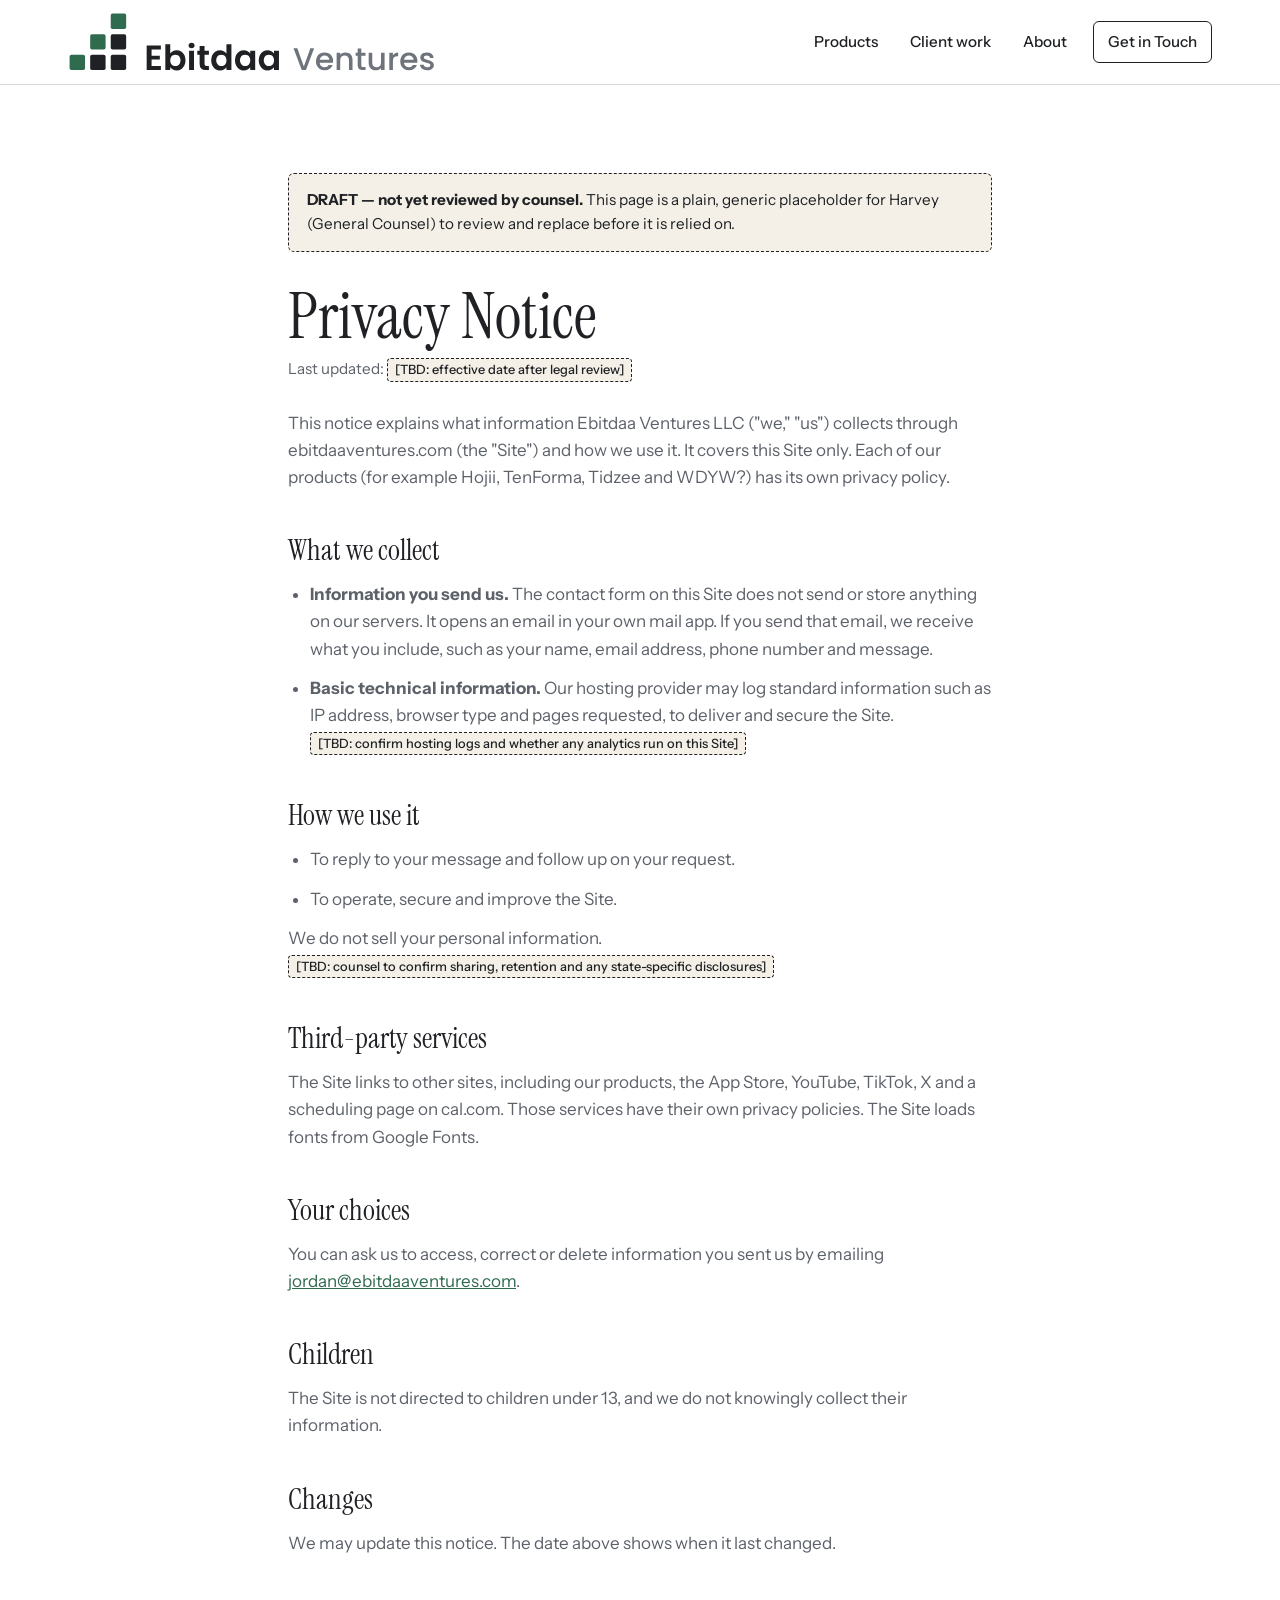
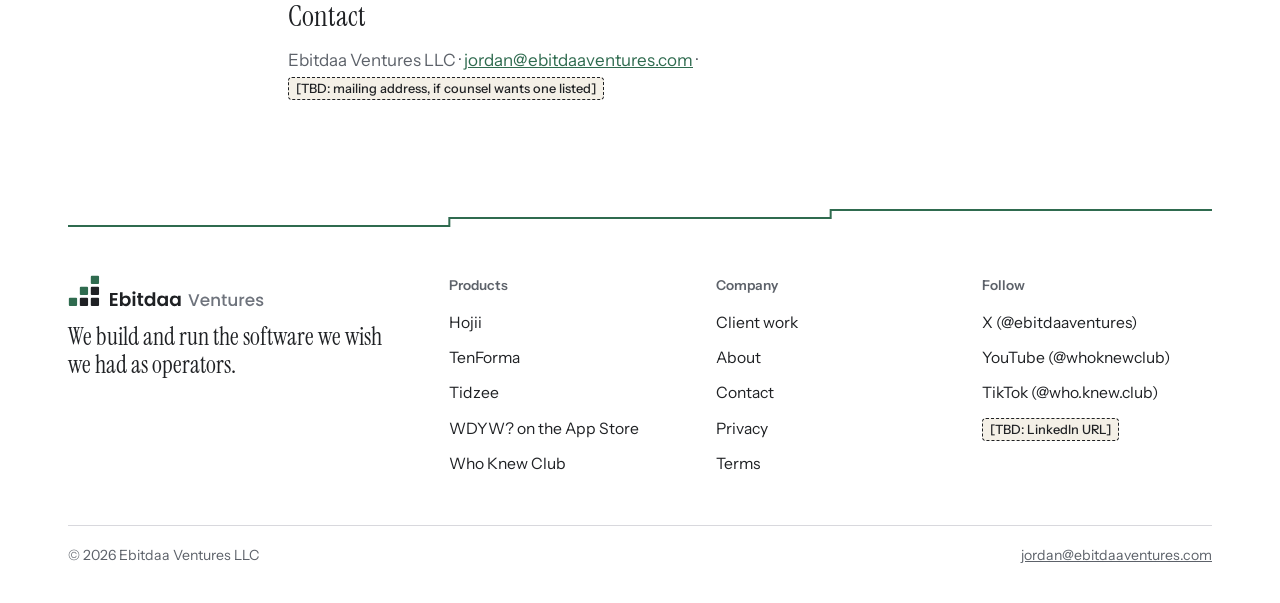
==== privacy/index.html @ 5d71b3e3 "Preview: Rhea's homepage content + design fixes (draft, do not merge) - Hero rewrite, single CTA, st" ====
<!DOCTYPE html>
<html lang="en">
<head>
  <meta charset="UTF-8">
  <meta name="viewport" content="width=device-width, initial-scale=1.0">
  <title>Privacy Notice (Draft) — Ebitdaa Ventures</title>
  <meta name="description" content="Privacy Notice for ebitdaaventures.com. Draft pending legal review.">
  <meta name="robots" content="noindex">
  <link rel="canonical" href="https://ebitdaaventures.com/privacy/">
  <link rel="icon" href="/favicon.ico?v=20261111" sizes="any">
  <link rel="icon" type="image/png" sizes="32x32" href="/favicon-32.png?v=20261111">
  <link rel="icon" type="image/png" sizes="16x16" href="/favicon-16.png?v=20261111">
  <link rel="icon" type="image/png" sizes="192x192" href="/favicon-192.png?v=20261111">
  <link rel="apple-touch-icon" sizes="180x180" href="/apple-touch-icon.png?v=20261111">
  <meta name="theme-color" content="#ffffff">
  <link rel="preconnect" href="https://fonts.googleapis.com">
  <link rel="preconnect" href="https://fonts.gstatic.com" crossorigin>
  <link href="https://fonts.googleapis.com/css2?family=Instrument+Sans:wght@400;500;600&family=Instrument+Serif:ital@0;1&display=swap" rel="stylesheet">
  <link rel="stylesheet" href="/assets/css/main.css?v=20261114b">
</head>
<body>
  <a class="skip-link" href="#main">Skip to main content</a>
  <header class="site-nav" id="navbar">
    <div class="container">
      <a href="/" class="logo" aria-label="Ebitdaa Ventures home"><img src="/brand/ebitdaa_lockup.svg?v=20261111" alt="Ebitdaa Ventures" width="369" height="60"></a>
      <nav class="nav-links" id="navLinks" aria-label="Main">
        <a href="/#products">Products</a>
        <a href="/work/">Client work</a>
        <a href="/#about">About</a>
        <a href="/#contact" class="nav-cta">Get in Touch</a>
      </nav>
      <button class="mobile-toggle" id="mobileToggle" aria-label="Open menu" aria-controls="navLinks" aria-expanded="false">
        <svg width="24" height="24" fill="none" stroke="currentColor" stroke-width="2" stroke-linecap="round" aria-hidden="true"><line x1="3" y1="6" x2="21" y2="6"/><line x1="3" y1="12" x2="21" y2="12"/><line x1="3" y1="18" x2="21" y2="18"/></svg>
      </button>
    </div>
  </header>
  <main id="main" class="legal">
    <div class="container">
      <div class="draft-banner"><strong>DRAFT — not yet reviewed by counsel.</strong> This page is a plain, generic placeholder for Harvey (General Counsel) to review and replace before it is relied on.</div>
      <h1>Privacy Notice</h1>
      <p class="updated">Last updated: <span class="tbd">[TBD: effective date after legal review]</span></p>
      <p>This notice explains what information Ebitdaa Ventures LLC ("we," "us") collects through ebitdaaventures.com (the "Site") and how we use it. It covers this Site only. Each of our products (for example Hojii, TenForma, Tidzee and WDYW?) has its own privacy policy.</p>
      <h2>What we collect</h2>
      <ul>
        <li><strong>Information you send us.</strong> The contact form on this Site does not send or store anything on our servers. It opens an email in your own mail app. If you send that email, we receive what you include, such as your name, email address, phone number and message.</li>
        <li><strong>Basic technical information.</strong> Our hosting provider may log standard information such as IP address, browser type and pages requested, to deliver and secure the Site. <span class="tbd">[TBD: confirm hosting logs and whether any analytics run on this Site]</span></li>
      </ul>
      <h2>How we use it</h2>
      <ul>
        <li>To reply to your message and follow up on your request.</li>
        <li>To operate, secure and improve the Site.</li>
      </ul>
      <p>We do not sell your personal information. <span class="tbd">[TBD: counsel to confirm sharing, retention and any state-specific disclosures]</span></p>
      <h2>Third-party services</h2>
      <p>The Site links to other sites, including our products, the App Store, YouTube, TikTok, X and a scheduling page on cal.com. Those services have their own privacy policies. The Site loads fonts from Google Fonts.</p>
      <h2>Your choices</h2>
      <p>You can ask us to access, correct or delete information you sent us by emailing <a href="mailto:jordan@ebitdaaventures.com">jordan@ebitdaaventures.com</a>.</p>
      <h2>Children</h2>
      <p>The Site is not directed to children under 13, and we do not knowingly collect their information.</p>
      <h2>Changes</h2>
      <p>We may update this notice. The date above shows when it last changed.</p>
      <h2>Contact</h2>
      <p>Ebitdaa Ventures LLC · <a href="mailto:jordan@ebitdaaventures.com">jordan@ebitdaaventures.com</a> · <span class="tbd">[TBD: mailing address, if counsel wants one listed]</span></p>
    </div>
  </main>
  <footer class="site-footer">
    <div class="container">
      <svg class="step-rule" viewBox="0 0 1200 18" preserveAspectRatio="none" aria-hidden="true"><path d="M0 17 H400 V9 H800 V1 H1200" fill="none" stroke="currentColor" stroke-width="2" vector-effect="non-scaling-stroke"/></svg>
      <div class="footer-grid">
        <div class="footer-about">
          <a href="/" class="footer-brand" aria-label="Ebitdaa Ventures home"><img src="/brand/ebitdaa_lockup.svg?v=20261111" alt="Ebitdaa Ventures" width="197" height="32" loading="lazy"></a>
          <p class="footer-tagline">We build and run the software we wish we had as operators.</p>
        </div>
        <div class="footer-col">
          <h4>Products</h4>
          <ul>
            <li><a href="https://hojii.xyz" target="_blank" rel="noopener">Hojii</a></li>
            <li><a href="https://tenforma.com" target="_blank" rel="noopener">TenForma</a></li>
            <li><a href="https://tidzee.com" target="_blank" rel="noopener">Tidzee</a></li>
            <li><a href="https://apps.apple.com/us/app/wdyw/id6761072597" target="_blank" rel="noopener">WDYW? on the App Store</a></li>
            <li><a href="https://www.youtube.com/@whoknewclub" target="_blank" rel="noopener">Who Knew Club</a></li>
          </ul>
        </div>
        <div class="footer-col">
          <h4>Company</h4>
          <ul>
            <li><a href="/work/">Client work</a></li>
            <li><a href="/#about">About</a></li>
            <li><a href="/#contact">Contact</a></li>
            <li><a href="/privacy/">Privacy</a></li>
            <li><a href="/terms/">Terms</a></li>
          </ul>
        </div>
        <div class="footer-col">
          <h4>Follow</h4>
          <ul>
            <li><a href="https://x.com/ebitdaaventures" target="_blank" rel="noopener me">X (@ebitdaaventures)</a></li>
            <li><a href="https://www.youtube.com/@whoknewclub" target="_blank" rel="noopener">YouTube (@whoknewclub)</a></li>
            <li><a href="https://www.tiktok.com/@who.knew.club" target="_blank" rel="noopener">TikTok (@who.knew.club)</a></li>
            <li><span class="tbd">[TBD: LinkedIn URL]</span></li>
          </ul>
        </div>
      </div>
      <div class="footer-bottom">
        <span>&copy; 2026 Ebitdaa Ventures LLC</span>
        <a href="mailto:jordan@ebitdaaventures.com">jordan@ebitdaaventures.com</a>
      </div>
    </div>
  </footer>
  <script>
    (function () {
      var t = document.getElementById('mobileToggle'), l = document.getElementById('navLinks');
      if (!t || !l) return;
      t.addEventListener('click', function () {
        var open = l.classList.toggle('open');
        t.setAttribute('aria-expanded', open ? 'true' : 'false');
      });
      l.addEventListener('click', function (e) { if (e.target.tagName === 'A') { l.classList.remove('open'); t.setAttribute('aria-expanded', 'false'); } });
    })();
  </script>
</body>
</html>
---- assets/css/main.css ----
/* Ebitdaa Ventures — shared styles (home, /work/, /privacy/, /terms/).
   Design direction: Rhea's Nov 14 design review. Calm, editorial, staircase motif.
   Restyle by editing tokens in :root first.
   Fonts: Instrument Serif 400 (display) + Instrument Sans 400/500/600 (UI/body). */

*, *::before, *::after { margin: 0; padding: 0; box-sizing: border-box; }

:root {
  /* Brand palette (locked Nov 11, 2026) */
  --charcoal: #1F2124;
  --green: #2F6B4F;
  --green-dark: #24543E;
  --pewter: #6E737C;
  --white: #ffffff;
  --cream: #F4F0E7;

  /* Product accents — each product keeps its own color, used only as a thin
     rule + marker inside that product's module (sampled from each live site). */
  --c-hojii: #5A1E8C;
  --c-tenforma: #9A4A2A;
  --c-tidzee: #0A9E77;
  --c-wdyw: #E0613F;
  --c-whoknew: #18908A;
  --c-tic: var(--pewter);

  /* Roles */
  --bg: var(--white);
  --text: var(--charcoal);
  --text-muted: #5d626a;   /* pewter, a touch darker for body-text contrast */
  --accent: var(--green);
  --line: #d8d8dd;
  --line-soft: #e6e3dc;

  --radius: 6px;
  --nav-h: 84px;
  --serif: 'Instrument Serif', Georgia, 'Times New Roman', serif;
  --sans: 'Instrument Sans', -apple-system, BlinkMacSystemFont, 'Segoe UI', sans-serif;
  --container: 1200px;
}

html { scroll-padding-top: calc(var(--nav-h) + 8px); }
body {
  font-family: var(--sans); font-weight: 400; font-size: 17px; line-height: 1.6;
  background: var(--bg); color: var(--text); -webkit-font-smoothing: antialiased; overflow-x: hidden;
}
img { max-width: 100%; display: block; }
a { color: inherit; }
:focus-visible { outline: 3px solid var(--accent); outline-offset: 3px; }

.container { max-width: var(--container); margin: 0 auto; padding: 0 28px; }

/* ── Skip link ── */
.skip-link {
  position: absolute; left: 16px; top: -100px; z-index: 1000;
  background: var(--charcoal); color: var(--white); padding: 10px 16px;
  border-radius: var(--radius); font-weight: 600; text-decoration: none;
}
.skip-link:focus { top: 12px; }

/* ── Placeholder flag (anything still to confirm) ── */
.tbd {
  display: inline-block; font: 500 0.8rem/1.5 var(--sans); letter-spacing: 0;
  background: var(--cream); color: var(--charcoal);
  border: 1.5px dashed var(--charcoal); border-radius: 4px; padding: 1px 7px; vertical-align: middle;
}
.draft-banner {
  background: var(--cream); border: 1.5px dashed var(--charcoal);
  border-radius: var(--radius); padding: 14px 18px; margin-bottom: 32px; font-size: 0.95rem;
}

/* ── Staircase motif ── */
/* Small 3-step marker used in place of eyebrow labels and as list bullets. */
.stair {
  display: inline-block; width: 30px; height: 30px; flex: none;
  background:
    linear-gradient(var(--green), var(--green)) 0 100% / 8px 8px no-repeat,
    linear-gradient(var(--green), var(--green)) 11px 11px / 8px 8px no-repeat,
    linear-gradient(var(--charcoal), var(--charcoal)) 11px 100% / 8px 8px no-repeat,
    linear-gradient(var(--green), var(--green)) 100% 0 / 8px 8px no-repeat,
    linear-gradient(var(--charcoal), var(--charcoal)) 100% 11px / 8px 8px no-repeat,
    linear-gradient(var(--charcoal), var(--charcoal)) 100% 100% / 8px 8px no-repeat;
}
/* Stepped rule: a line that rises in three steps. */
.step-rule { display: block; width: 100%; height: 18px; color: var(--green); }

/* ── Nav: solid, no blur, no glow ── */
.site-nav { position: sticky; top: 0; z-index: 100; background: var(--white); border-bottom: 1px solid var(--line); }
.site-nav .container { display: flex; align-items: center; justify-content: space-between; height: var(--nav-h); }
.logo { display: flex; align-items: center; min-width: 0; text-decoration: none; }
.logo img { height: 60px; width: auto; max-width: min(400px, 70vw); }
.nav-links { display: flex; gap: 4px; align-items: center; }
.nav-links a { color: var(--text); text-decoration: none; font-size: 0.95rem; font-weight: 500; padding: 8px 14px; border-radius: var(--radius); }
.nav-links a:hover { text-decoration: underline; text-underline-offset: 4px; }
.nav-links a[aria-current="page"] { text-decoration: underline; text-decoration-color: var(--green); text-decoration-thickness: 2px; text-underline-offset: 6px; }
.nav-links .nav-cta { border: 1px solid var(--charcoal); margin-left: 8px; }
.nav-links .nav-cta:hover { background: var(--charcoal); color: var(--white); text-decoration: none; }
.mobile-toggle { display: none; background: none; border: 0; color: var(--text); cursor: pointer; padding: 8px; }
.mobile-toggle svg { display: block; }

/* ── Buttons: 6px, flat ── */
.btn {
  display: inline-flex; align-items: center; gap: 8px; padding: 14px 24px;
  border-radius: var(--radius); border: 1px solid transparent;
  font: 600 1rem/1.2 var(--sans); text-decoration: none; cursor: pointer;
}
.btn--primary { background: var(--green); color: var(--white); }
.btn--primary:hover { background: var(--green-dark); }
.btn--ghost { background: transparent; color: var(--text); border-color: var(--charcoal); }
.btn--ghost:hover { background: var(--charcoal); color: var(--white); }
.text-link { color: var(--text); font-weight: 600; text-decoration: underline; text-decoration-color: var(--green); text-decoration-thickness: 2px; text-underline-offset: 5px; }
.text-link:hover { color: var(--green); }

/* ── Type ── */
.display { font-family: var(--serif); font-weight: 400; letter-spacing: -0.01em; line-height: 1.02; }
.section { padding: 112px 0; }
.section--cream { background: var(--cream); }
.section-head { display: flex; flex-direction: column; align-items: flex-start; gap: 16px; margin-bottom: 18px; }
.section-title { font-family: var(--serif); font-weight: 400; font-size: clamp(2.4rem, 5vw, 4rem); line-height: 1.02; letter-spacing: -0.01em; }
.section-desc { font-size: 1.12rem; color: var(--text-muted); max-width: 640px; margin-bottom: 56px; }

/* ── Hero: left-aligned split, staircase art on a cream floor ── */
.hero { position: relative; padding: 72px 0 0; background: linear-gradient(to bottom, var(--white) 0, var(--white) 78%, var(--cream) 78%, var(--cream) 100%); }
.hero-grid {
  display: grid; grid-template-columns: 1.05fr 1fr; gap: 56px; align-items: end;
  grid-template-areas: "copy art" "cta art";
}
.hero-copy { grid-area: copy; align-self: center; padding-bottom: 8px; }
.hero h1 { font-family: var(--serif); font-weight: 400; font-size: clamp(2.9rem, 6.2vw, 5.4rem); line-height: 1; letter-spacing: -0.015em; margin-bottom: 26px; }
.hero h1 em { font-style: italic; color: var(--green); }
.hero-sub { font-size: 1.15rem; color: var(--text-muted); max-width: 540px; }
.hero-cta { grid-area: cta; align-self: start; padding-bottom: 96px; display: flex; flex-wrap: wrap; align-items: center; gap: 22px; }
.hero-cta .aside { font-size: 0.95rem; color: var(--text-muted); }
.hero-art { grid-area: art; padding-bottom: 56px; }

/* The staircase: same 3×3 geometry as the Ebitdaa mark. Green cells hold product shots. */
.staircase {
  display: grid; grid-template-columns: repeat(3, 1fr); grid-template-rows: repeat(3, 1fr);
  gap: 4.2%; aspect-ratio: 1 / 1; width: 100%; max-width: 540px; margin-left: auto; list-style: none;
}
.staircase li { border-radius: 11%; position: relative; overflow: hidden; }
.staircase .g { background: var(--green); padding: 7px; }
.staircase .c { background: var(--charcoal); color: var(--white); display: flex; align-items: flex-end; padding: 14px; }
.staircase .g img { width: 100%; height: 100%; object-fit: cover; object-position: top left; border-radius: 8%; }
.staircase .g span {
  position: absolute; left: 14px; bottom: 14px; background: var(--white); color: var(--charcoal);
  font-size: 0.75rem; font-weight: 600; padding: 3px 8px; border-radius: 4px;
}
.staircase .c strong { display: block; font-family: var(--serif); font-weight: 400; font-size: clamp(1.6rem, 3vw, 2.4rem); line-height: 1; }
.staircase .c small { display: block; font-size: 0.78rem; color: #d9dadc; line-height: 1.3; margin-top: 4px; }
.s-1 { grid-area: 3 / 1; } .s-2 { grid-area: 2 / 2; } .s-3 { grid-area: 1 / 3; }
.s-4 { grid-area: 3 / 2; } .s-5 { grid-area: 2 / 3; } .s-6 { grid-area: 3 / 3; }

/* ── Products: screenshot-led, mixed sizes ── */
.feature {
  display: grid; grid-template-columns: 1.5fr 1fr; gap: 48px; align-items: center;
  padding-bottom: 56px; margin-bottom: 56px; border-bottom: 1px solid var(--line);
}
.product-row { display: grid; grid-template-columns: repeat(2, 1fr); gap: 40px 32px; }
.product-row + .product-row { margin-top: 56px; }
.product { --pc: var(--green); display: flex; flex-direction: column; }
.feature.product, .split.product { display: grid; }
.product-shot {
  display: block; aspect-ratio: 16 / 10; overflow: hidden; border-radius: var(--radius);
  border: 1px solid var(--line); border-top: 4px solid var(--pc); background: var(--charcoal);
}
.product-shot img { width: 100%; height: 100%; object-fit: cover; object-position: top; }
.product-shot--empty {
  display: flex; align-items: center; justify-content: center; text-align: center; padding: 24px;
  background: var(--cream); color: var(--text-muted); font-size: 0.95rem;
}
.product-body { padding-top: 22px; }
.product-meta { display: flex; align-items: center; gap: 12px; margin-bottom: 8px; font-size: 0.85rem; color: var(--text-muted); }
.product-meta img { width: 28px; height: 28px; border-radius: 6px; border: 1px solid var(--line); background: var(--white); object-fit: contain; }
.product-meta .mark { width: 28px; height: 28px; border-radius: 6px; background: var(--pc); color: var(--white); display: inline-flex; align-items: center; justify-content: center; font-weight: 600; font-size: 0.8rem; }
.status::before { content: ''; display: inline-block; width: 8px; height: 8px; background: var(--pc); margin-right: 7px; border-radius: 2px; }
.product h3 { font-family: var(--serif); font-weight: 400; font-size: 2.2rem; line-height: 1.05; margin-bottom: 8px; }
.feature .product h3, .feature h3 { font-size: 3rem; }
.product p { color: var(--text-muted); margin-bottom: 16px; max-width: 560px; }
.product-actions { display: flex; flex-wrap: wrap; gap: 20px; }
.p-hojii { --pc: var(--c-hojii); } .p-tenforma { --pc: var(--c-tenforma); } .p-tidzee { --pc: var(--c-tidzee); }
.p-wdyw { --pc: var(--c-wdyw); } .p-whoknew { --pc: var(--c-whoknew); } .p-tic { --pc: var(--c-tic); }

/* ── Media split (cream band) ── */
.split { display: grid; grid-template-columns: 1fr 1.25fr; gap: 64px; align-items: start; }
.split--center { align-items: center; }
.split--rev { grid-template-columns: 1.25fr 1fr; }

/* ── Stats: plain fixed numbers ── */
.stats-grid { display: grid; grid-template-columns: repeat(3, 1fr); gap: 32px; list-style: none; border-top: 1px solid var(--charcoal); }
.stats-grid li { padding-top: 22px; }
.stat-num { font-family: var(--serif); font-weight: 400; font-size: clamp(3rem, 7vw, 5.5rem); line-height: 1; color: var(--charcoal); }
.stat-label { font-size: 0.98rem; color: var(--text-muted); margin-top: 8px; }

/* ── Websites band ── */
.stair-list { list-style: none; display: grid; gap: 12px; margin: 26px 0 32px; }
.stair-list li { display: flex; gap: 14px; align-items: center; }
.stair-list .stair { transform: scale(0.6); transform-origin: left center; width: 30px; margin-right: -12px; }
.btn-row { display: flex; flex-wrap: wrap; gap: 12px; align-items: center; }
.mosaic { display: grid; grid-template-columns: 1.4fr 1fr; grid-template-rows: 1fr 1fr; gap: 14px; }
.mosaic a { display: block; overflow: hidden; border-radius: var(--radius); border: 1px solid var(--line); }
.mosaic a:first-child { grid-row: 1 / 3; }
.mosaic img { width: 100%; height: 100%; object-fit: cover; object-position: top left; }

/* ── About / founder ── */
.about-copy p { color: var(--text-muted); font-size: 1.05rem; margin-bottom: 18px; max-width: 560px; }
.founder { display: grid; grid-template-columns: 220px 1fr; gap: 28px; align-items: start; }
.founder-photo {
  aspect-ratio: 4 / 5; border-radius: var(--radius); background: var(--white);
  border: 1.5px dashed var(--charcoal); display: flex; align-items: center; justify-content: center;
  text-align: center; padding: 16px; font-size: 0.85rem; color: var(--charcoal);
}
.founder-name { font-family: var(--serif); font-size: 2.4rem; line-height: 1.05; }
.founder-role { color: var(--green); font-weight: 600; margin-bottom: 14px; }
.founder p { color: var(--text-muted); margin-bottom: 14px; }
.founder-links { display: flex; flex-wrap: wrap; gap: 10px 22px; align-items: center; }

/* ── Contact ── */
.contact-direct a { font-family: var(--serif); font-size: clamp(1.6rem, 3vw, 2.2rem); color: var(--green); text-decoration: none; word-break: break-word; }
.contact-direct a:hover { text-decoration: underline; }
.contact-copy p { color: var(--text-muted); margin-bottom: 14px; }
.contact-form { display: flex; flex-direction: column; gap: 18px; background: var(--white); border: 1px solid var(--line); border-radius: var(--radius); padding: 32px; }
.form-row { display: grid; grid-template-columns: 1fr 1fr; gap: 18px; }
.form-field { display: flex; flex-direction: column; gap: 6px; }
.form-field label { font-size: 0.88rem; font-weight: 600; }
.form-field input, .form-field textarea, .form-field select {
  background: var(--white); border: 1px solid #b9bcc2; border-radius: var(--radius);
  padding: 12px 14px; font: 400 1rem var(--sans); color: var(--text); width: 100%;
}
.form-field input:focus, .form-field textarea:focus, .form-field select:focus { outline: 2px solid var(--green); outline-offset: 0; border-color: var(--green); }
.form-field textarea { min-height: 130px; resize: vertical; }
.form-submit { align-self: flex-start; }
.form-note { font-size: 0.88rem; color: var(--text-muted); }
.form-note a { color: var(--green); font-weight: 600; }

/* ── Modal (no blur, brand colors only) ── */
.modal-overlay { position: fixed; inset: 0; z-index: 1000; background: rgba(31,33,36,.55); display: flex; align-items: center; justify-content: center; padding: 20px; }
.modal-overlay[hidden] { display: none; }
.modal-card { background: var(--white); border-radius: var(--radius); padding: 36px 30px; max-width: 460px; width: 100%; border-top: 4px solid var(--green); }
.modal-card h3 { font-family: var(--serif); font-weight: 400; font-size: 2rem; margin-bottom: 10px; }
.modal-card p { color: var(--text-muted); margin-bottom: 22px; }
.modal-card p a { color: var(--green); font-weight: 600; }

/* ── Footer: typographic ── */
.site-footer { background: var(--white); padding: 0 0 36px; }
.site-footer .step-rule { margin-bottom: 48px; }
.footer-grid { display: grid; grid-template-columns: 1.5fr repeat(3, 1fr); gap: 36px; }
.footer-brand { display: inline-flex; margin-bottom: 16px; }
.footer-brand img { height: 32px; width: auto; }
.footer-tagline { font-family: var(--serif); font-size: 1.5rem; line-height: 1.15; max-width: 320px; }
.footer-col h4 { font-size: 0.85rem; font-weight: 600; color: var(--text-muted); margin-bottom: 12px; }
.footer-col ul { list-style: none; display: grid; gap: 8px; }
.footer-col a { text-decoration: none; font-size: 0.98rem; }
.footer-col a:hover { color: var(--green); text-decoration: underline; text-underline-offset: 4px; }
.footer-bottom { margin-top: 48px; padding-top: 18px; border-top: 1px solid var(--line); font-size: 0.88rem; color: var(--text-muted); display: flex; justify-content: space-between; gap: 16px; flex-wrap: wrap; }
.footer-bottom a { color: inherit; }

/* ── Legal pages ── */
.legal { padding: 88px 0 96px; }
.legal .container { max-width: 760px; }
.legal h1 { font-family: var(--serif); font-weight: 400; font-size: clamp(2.6rem, 6vw, 4rem); line-height: 1.02; margin-bottom: 8px; }
.legal .updated { color: var(--text-muted); font-size: 0.95rem; margin-bottom: 28px; }
.legal h2 { font-family: var(--serif); font-weight: 400; font-size: 1.8rem; margin: 36px 0 8px; }
.legal p, .legal li { color: var(--text-muted); margin-bottom: 12px; }
.legal ul { padding-left: 22px; }
.legal a { color: var(--green); }

/* ── Work page ── */
.work-hero { padding: 80px 0 56px; }
.work-hero h1 { font-family: var(--serif); font-weight: 400; font-size: clamp(3.2rem, 9vw, 7rem); line-height: .95; }
.work-hero h1 em { font-style: italic; color: var(--green); }
.work-intro { display: grid; grid-template-columns: 1fr auto; gap: 32px; margin-top: 36px; padding-top: 22px; border-top: 1px solid var(--charcoal); align-items: start; }
.work-intro p { font-size: 1.15rem; color: var(--text-muted); max-width: 560px; }
.work-count { font-size: 0.95rem; color: var(--text-muted); }
.work-list { display: grid; gap: 80px; padding-bottom: 112px; }
.work-item:nth-child(odd) .work-shot { border-top-color: var(--green); }
.work-shot { display: block; overflow: hidden; border-radius: var(--radius); border: 1px solid var(--line); border-top: 4px solid var(--charcoal); }
.work-shot img { width: 100%; height: auto; aspect-ratio: 16/10; object-fit: cover; object-position: top; }
.work-meta { display: flex; justify-content: space-between; align-items: baseline; gap: 16px; padding-top: 18px; }
.work-meta h2 { font-family: var(--serif); font-weight: 400; font-size: clamp(2rem, 4vw, 3rem); line-height: 1.05; }
.work-num { font-family: var(--sans); font-size: 0.95rem; color: var(--green); margin-right: 14px; vertical-align: middle; }

/* ── Responsive ── */
@media (max-width: 960px) {
  .hero-grid { grid-template-columns: 1fr; grid-template-areas: "copy" "art" "cta"; gap: 32px; }
  .hero { background: linear-gradient(to bottom, var(--white) 0, var(--white) 60%, var(--cream) 60%); padding-top: 48px; }
  .hero-art { padding-bottom: 0; }
  .staircase { margin: 0 auto; max-width: 460px; }
  .hero-cta { padding-bottom: 64px; }
  .feature, .split, .split--rev, .product-row { grid-template-columns: 1fr; gap: 32px; }
  .split--rev > :first-child { order: 2; }
  .founder { grid-template-columns: 160px 1fr; }
  .footer-grid { grid-template-columns: 1fr 1fr; }
  .footer-about { grid-column: 1 / -1; }
  .section { padding: 80px 0; }
}
@media (max-width: 720px) { .logo img { height: 48px; } }
@media (max-width: 640px) {
  :root { --nav-h: 64px; }
  body { font-size: 16px; }
  .container { padding: 0 20px; }
  .logo img { height: 42px; }
  .nav-links { display: none; }
  .nav-links.open {
    display: flex; position: absolute; top: var(--nav-h); left: 0; right: 0; flex-direction: column; align-items: stretch;
    padding: 12px 20px 18px; background: var(--white); border-bottom: 1px solid var(--line);
  }
  .nav-links.open .nav-cta { margin-left: 0; text-align: center; }
  .mobile-toggle { display: block; }
  .staircase .c { padding: 9px; }
  .staircase .c small { font-size: 0.66rem; }
  .staircase .g { padding: 5px; }
  .staircase .g span { left: 9px; bottom: 9px; font-size: 0.66rem; }
  .stats-grid { grid-template-columns: 1fr; gap: 0; }
  .stats-grid li { padding: 18px 0; border-bottom: 1px solid var(--line); }
  .form-row { grid-template-columns: 1fr; }
  .contact-form { padding: 22px; }
  .founder { grid-template-columns: 1fr; }
  .founder-photo { max-width: 200px; }
  .mosaic { grid-template-columns: 1fr 1fr; grid-template-rows: auto auto; }
  .mosaic a:first-child { grid-column: 1 / -1; grid-row: auto; }
  .work-intro { grid-template-columns: 1fr; }
  .work-meta { flex-direction: column; gap: 6px; }
  .work-list { gap: 56px; }
}

/* ── Motion: the page is static by design; this guards anything added later. ── */
@media (prefers-reduced-motion: reduce) {
  html { scroll-behavior: auto; }
  *, *::before, *::after { animation: none !important; transition: none !important; }
}
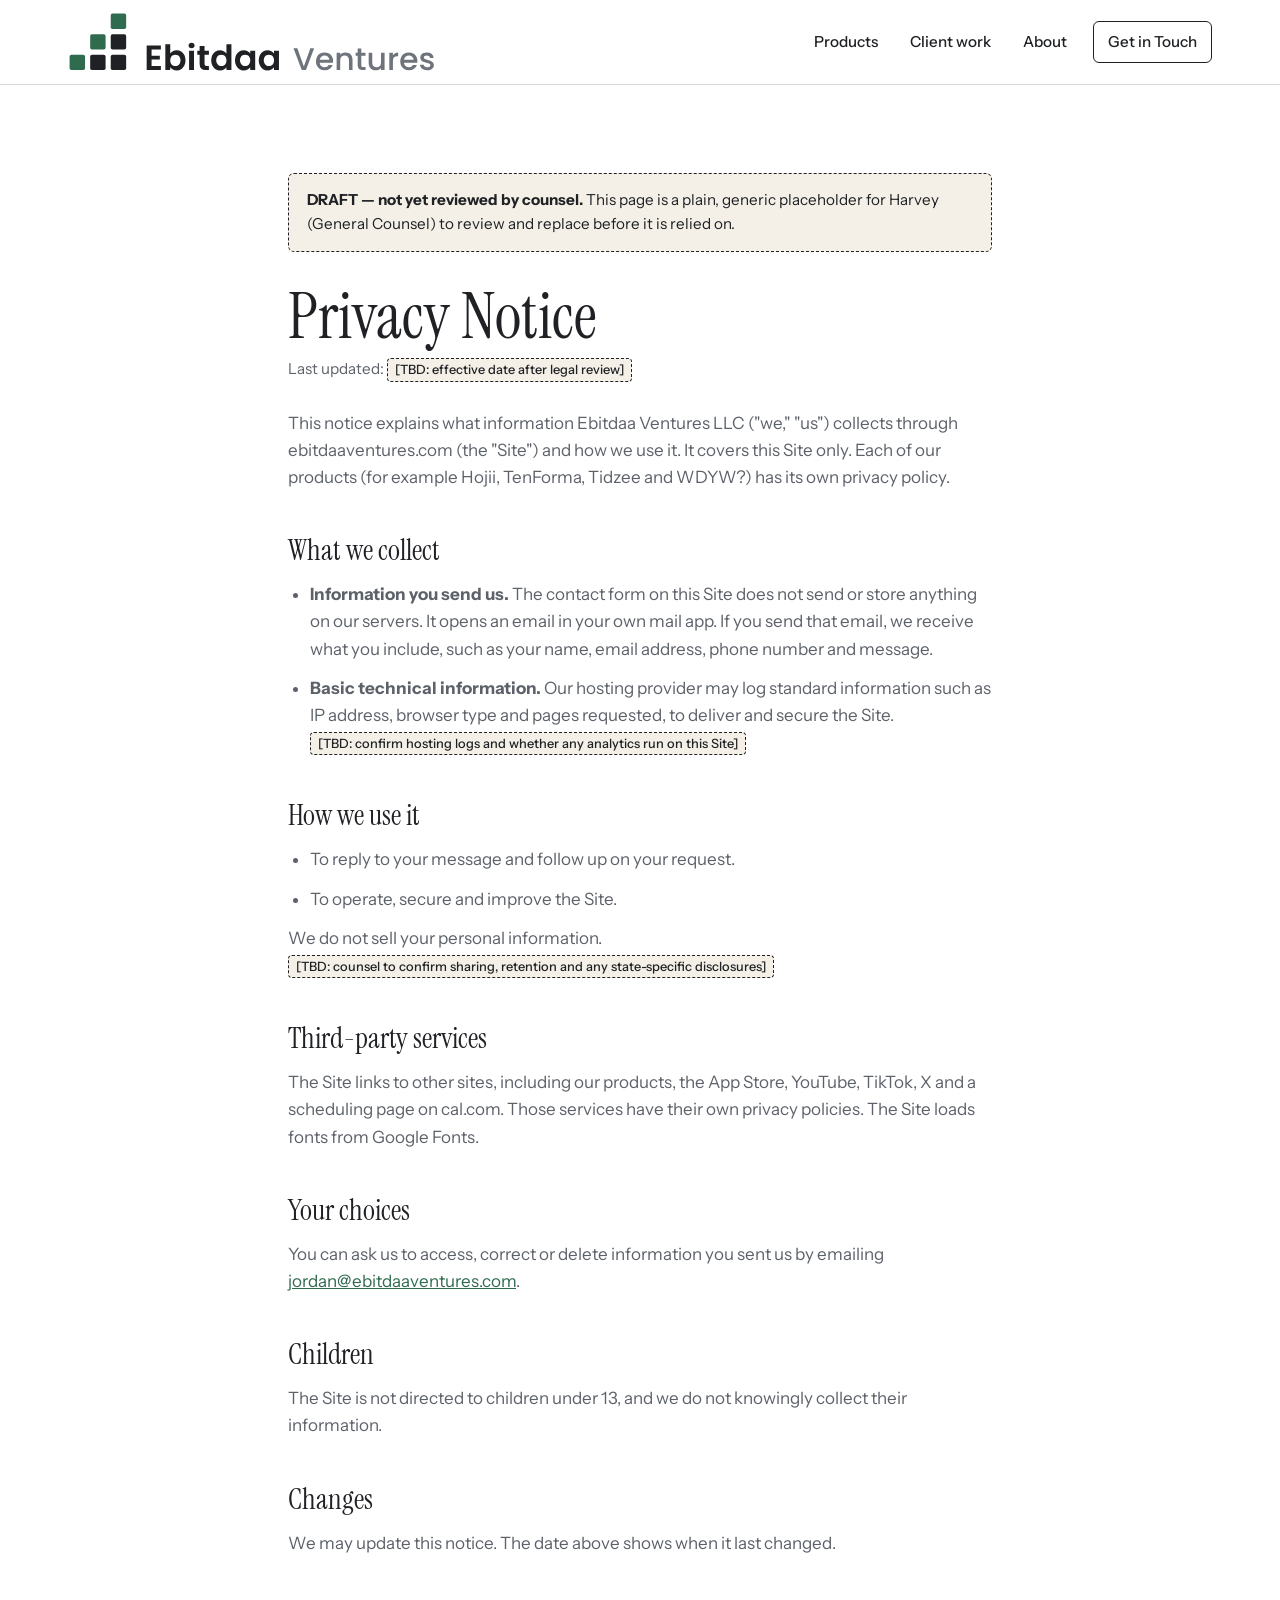
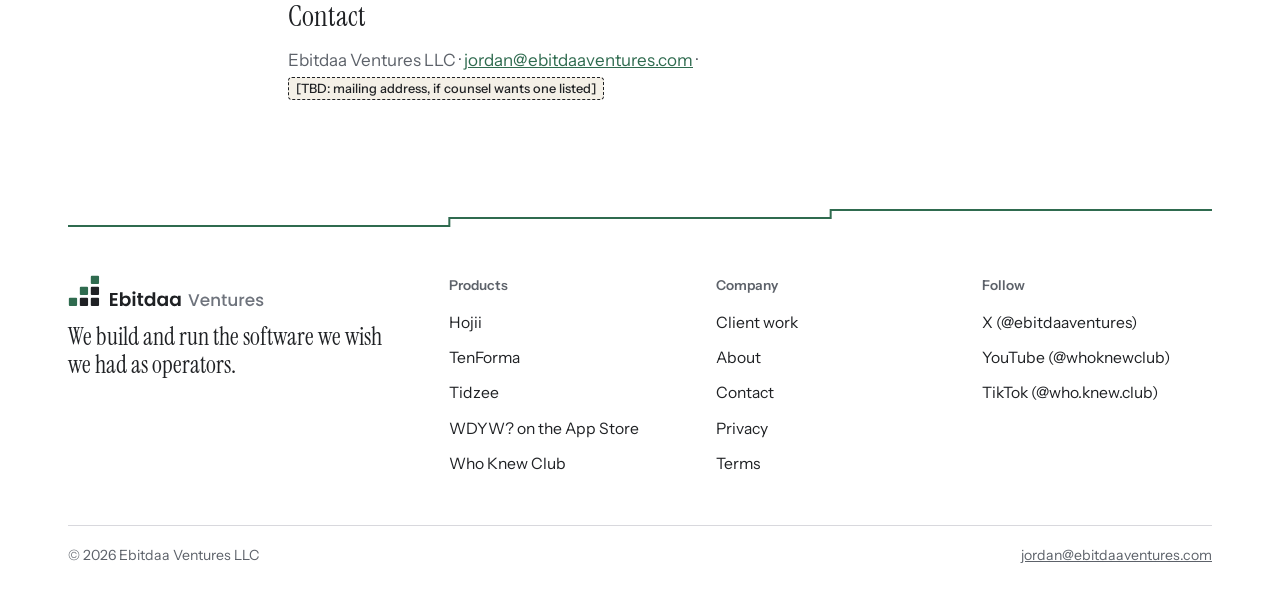
==== commit df023127: "Preview: apply Jordan's answers (20+ confirmed, no personal details/photos, no LinkedIn, Tic coming-" ====
--- a/privacy/index.html
+++ b/privacy/index.html
@@ -97,7 +97,6 @@
             <li><a href="https://x.com/ebitdaaventures" target="_blank" rel="noopener me">X (@ebitdaaventures)</a></li>
             <li><a href="https://www.youtube.com/@whoknewclub" target="_blank" rel="noopener">YouTube (@whoknewclub)</a></li>
             <li><a href="https://www.tiktok.com/@who.knew.club" target="_blank" rel="noopener">TikTok (@who.knew.club)</a></li>
-            <li><span class="tbd">[TBD: LinkedIn URL]</span></li>
           </ul>
         </div>
       </div>
--- a/assets/css/main.css
+++ b/assets/css/main.css
@@ -201,18 +201,15 @@
 .mosaic a:first-child { grid-row: 1 / 3; }
 .mosaic img { width: 100%; height: 100%; object-fit: cover; object-position: top left; }
 
-/* ── About / founder ── */
+/* ── About: company block ── */
 .about-copy p { color: var(--text-muted); font-size: 1.05rem; margin-bottom: 18px; max-width: 560px; }
-.founder { display: grid; grid-template-columns: 220px 1fr; gap: 28px; align-items: start; }
-.founder-photo {
-  aspect-ratio: 4 / 5; border-radius: var(--radius); background: var(--white);
-  border: 1.5px dashed var(--charcoal); display: flex; align-items: center; justify-content: center;
-  text-align: center; padding: 16px; font-size: 0.85rem; color: var(--charcoal);
-}
-.founder-name { font-family: var(--serif); font-size: 2.4rem; line-height: 1.05; }
-.founder-role { color: var(--green); font-weight: 600; margin-bottom: 14px; }
-.founder p { color: var(--text-muted); margin-bottom: 14px; }
-.founder-links { display: flex; flex-wrap: wrap; gap: 10px 22px; align-items: center; }
+.company-card { background: var(--white); border: 1px solid var(--line); border-top: 4px solid var(--green); border-radius: var(--radius); padding: 32px; }
+.company-line { font-family: var(--serif); font-size: clamp(1.8rem, 3vw, 2.4rem); line-height: 1.1; margin: 16px 0 24px; }
+.company-facts { display: grid; gap: 14px; border-top: 1px solid var(--line); padding-top: 20px; }
+.company-facts div { display: grid; grid-template-columns: 96px 1fr; gap: 12px; align-items: baseline; }
+.company-facts dt { font-size: 0.88rem; color: var(--text-muted); }
+.company-facts dd { word-break: break-word; }
+.coming-soon { font-family: var(--serif); font-size: clamp(1.8rem, 3vw, 2.6rem); color: var(--charcoal); }
 
 /* ── Contact ── */
 .contact-direct a { font-family: var(--serif); font-size: clamp(1.6rem, 3vw, 2.2rem); color: var(--green); text-decoration: none; word-break: break-word; }
@@ -288,7 +285,6 @@
   .hero-cta { padding-bottom: 64px; }
   .feature, .split, .split--rev, .product-row { grid-template-columns: 1fr; gap: 32px; }
   .split--rev > :first-child { order: 2; }
-  .founder { grid-template-columns: 160px 1fr; }
   .footer-grid { grid-template-columns: 1fr 1fr; }
   .footer-about { grid-column: 1 / -1; }
   .section { padding: 80px 0; }
@@ -314,8 +310,6 @@
   .stats-grid li { padding: 18px 0; border-bottom: 1px solid var(--line); }
   .form-row { grid-template-columns: 1fr; }
   .contact-form { padding: 22px; }
-  .founder { grid-template-columns: 1fr; }
-  .founder-photo { max-width: 200px; }
   .mosaic { grid-template-columns: 1fr 1fr; grid-template-rows: auto auto; }
   .mosaic a:first-child { grid-column: 1 / -1; grid-row: auto; }
   .work-intro { grid-template-columns: 1fr; }
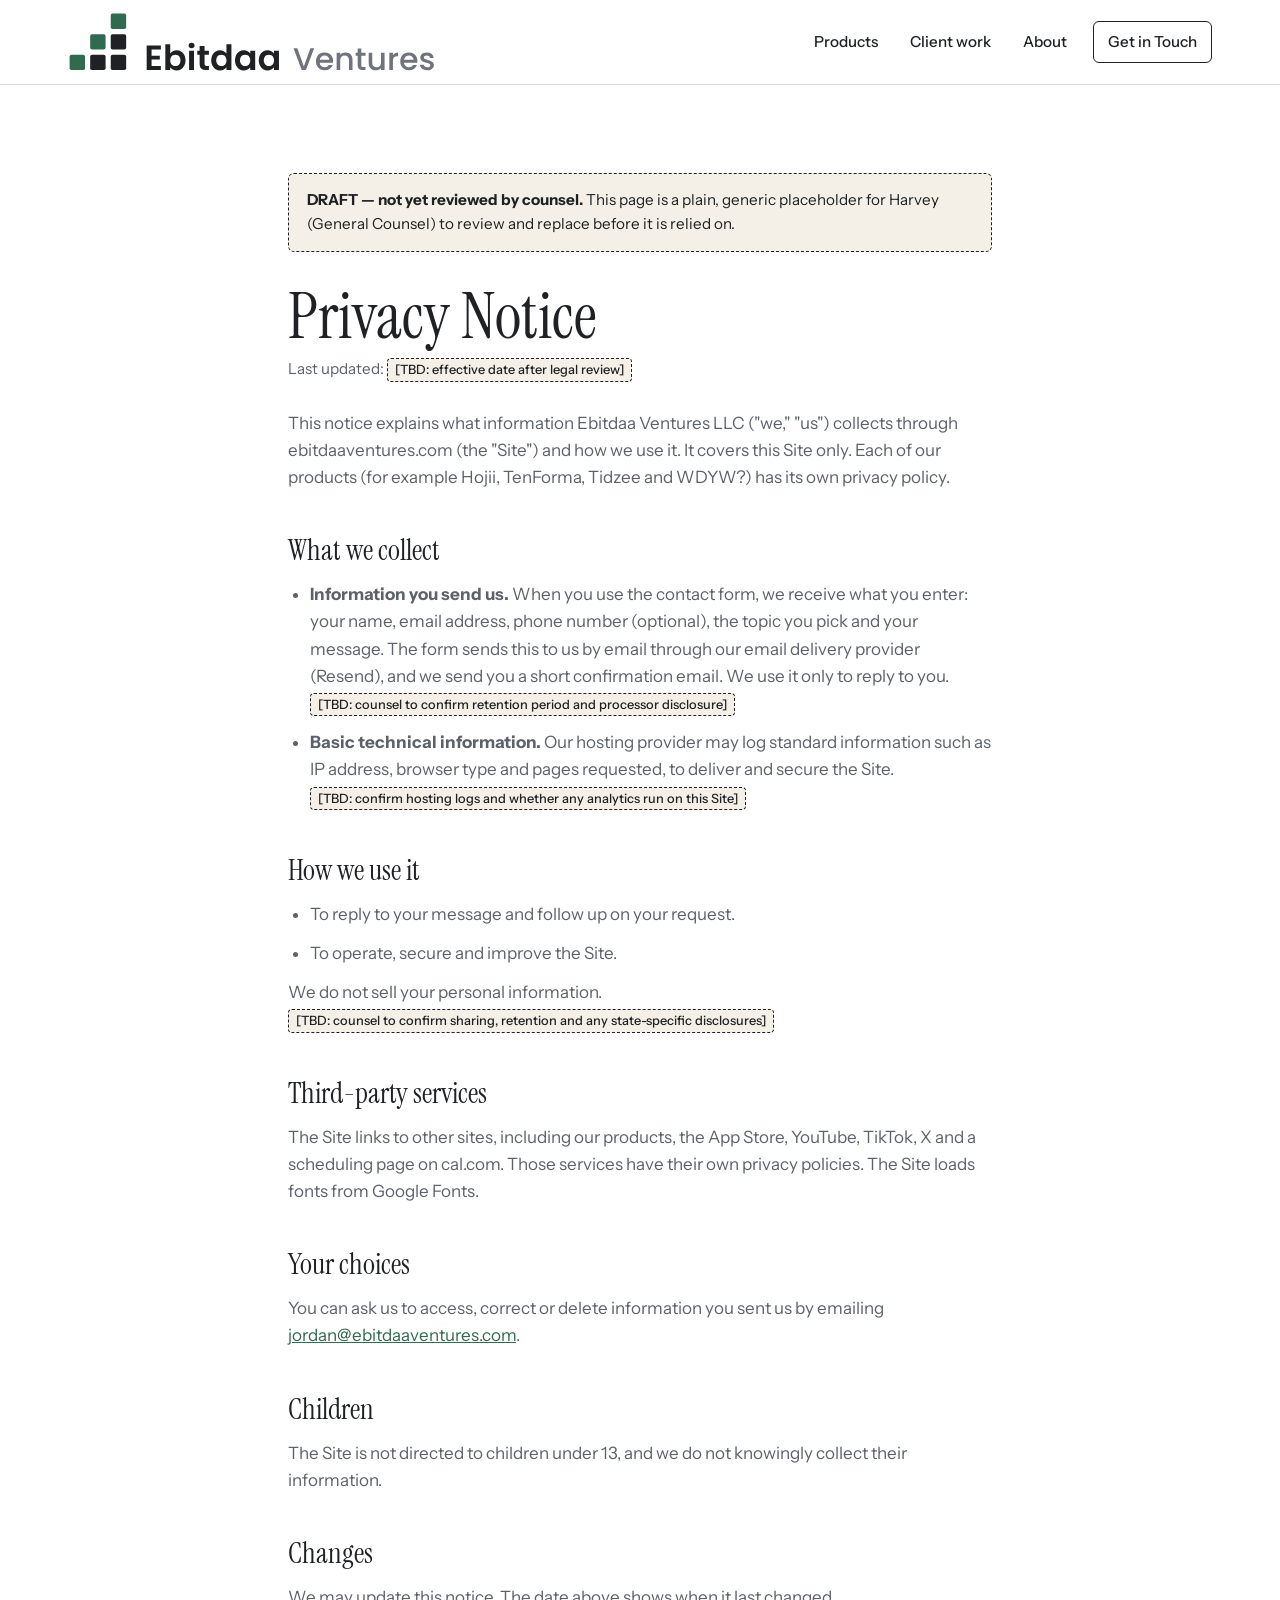
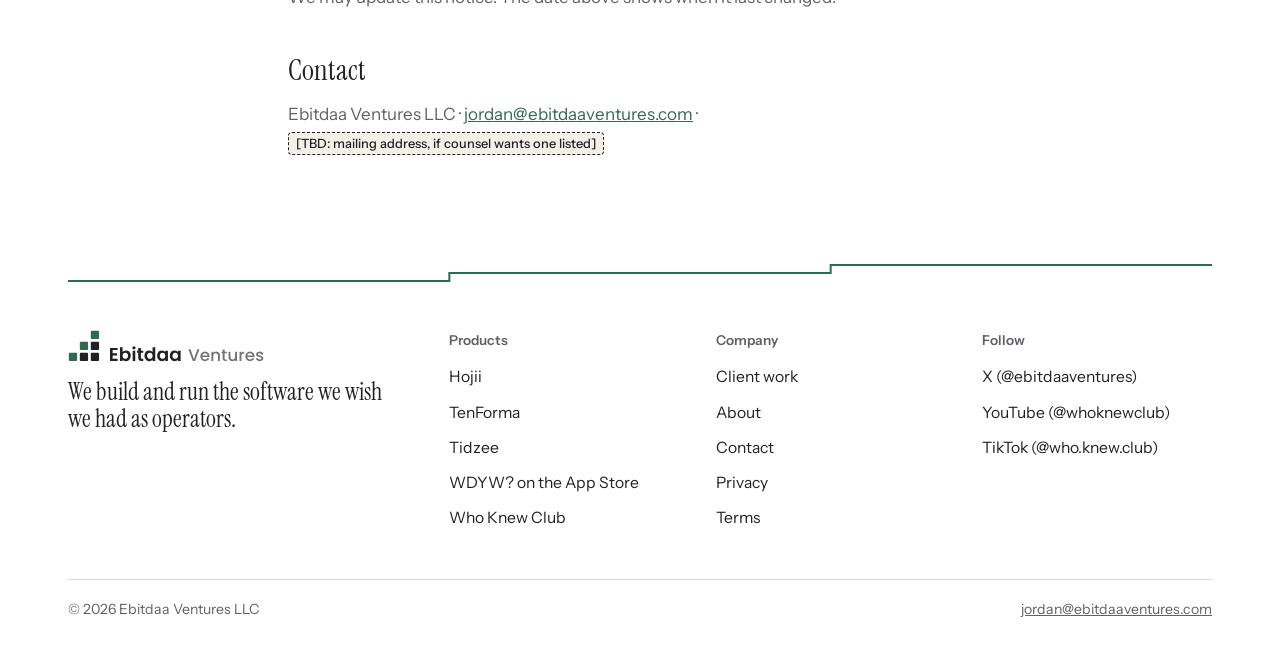
==== commit c70be556: "Preview: contact form posts to ebitdaa-contact backend (Resend) with honeypot, sending state, honest" ====
--- a/privacy/index.html
+++ b/privacy/index.html
@@ -16,7 +16,7 @@
   <link rel="preconnect" href="https://fonts.googleapis.com">
   <link rel="preconnect" href="https://fonts.gstatic.com" crossorigin>
   <link href="https://fonts.googleapis.com/css2?family=Instrument+Sans:wght@400;500;600&family=Instrument+Serif:ital@0;1&display=swap" rel="stylesheet">
-  <link rel="stylesheet" href="/assets/css/main.css?v=20261114b">
+  <link rel="stylesheet" href="/assets/css/main.css?v=20261114c">
 </head>
 <body>
   <a class="skip-link" href="#main">Skip to main content</a>
@@ -42,7 +42,7 @@
       <p>This notice explains what information Ebitdaa Ventures LLC ("we," "us") collects through ebitdaaventures.com (the "Site") and how we use it. It covers this Site only. Each of our products (for example Hojii, TenForma, Tidzee and WDYW?) has its own privacy policy.</p>
       <h2>What we collect</h2>
       <ul>
-        <li><strong>Information you send us.</strong> The contact form on this Site does not send or store anything on our servers. It opens an email in your own mail app. If you send that email, we receive what you include, such as your name, email address, phone number and message.</li>
+        <li><strong>Information you send us.</strong> When you use the contact form, we receive what you enter: your name, email address, phone number (optional), the topic you pick and your message. The form sends this to us by email through our email delivery provider (Resend), and we send you a short confirmation email. We use it only to reply to you. <span class="tbd">[TBD: counsel to confirm retention period and processor disclosure]</span></li>
         <li><strong>Basic technical information.</strong> Our hosting provider may log standard information such as IP address, browser type and pages requested, to deliver and secure the Site. <span class="tbd">[TBD: confirm hosting logs and whether any analytics run on this Site]</span></li>
       </ul>
       <h2>How we use it</h2>
--- a/assets/css/main.css
+++ b/assets/css/main.css
@@ -228,6 +228,9 @@
 .form-submit { align-self: flex-start; }
 .form-note { font-size: 0.88rem; color: var(--text-muted); }
 .form-note a { color: var(--green); font-weight: 600; }
+.form-submit:disabled { opacity: 0.6; cursor: wait; }
+.form-status { font-size: 0.95rem; padding: 12px 14px; border-radius: 6px; border-left: 3px solid #AC3438; background: #F4F0E7; color: #1F2124; }
+.form-status a { color: var(--green); font-weight: 600; }
 
 /* ── Modal (no blur, brand colors only) ── */
 .modal-overlay { position: fixed; inset: 0; z-index: 1000; background: rgba(31,33,36,.55); display: flex; align-items: center; justify-content: center; padding: 20px; }
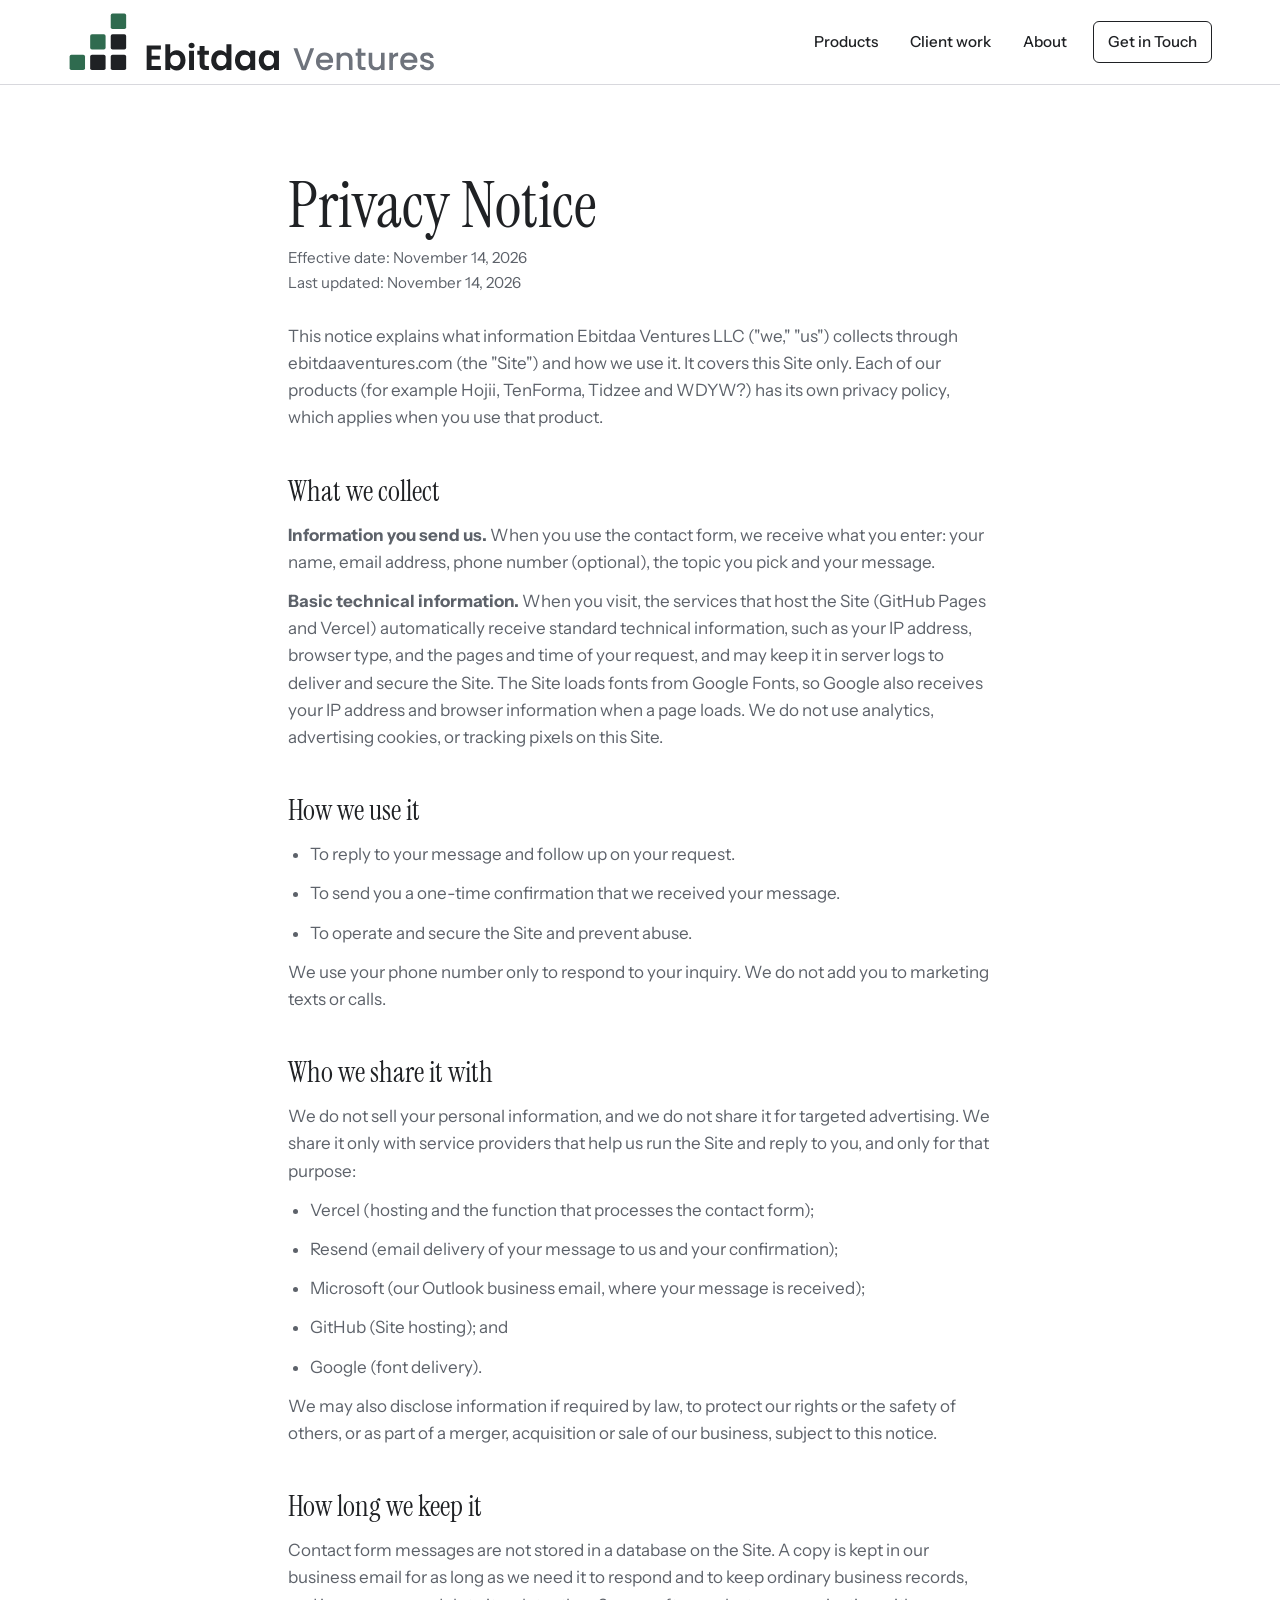
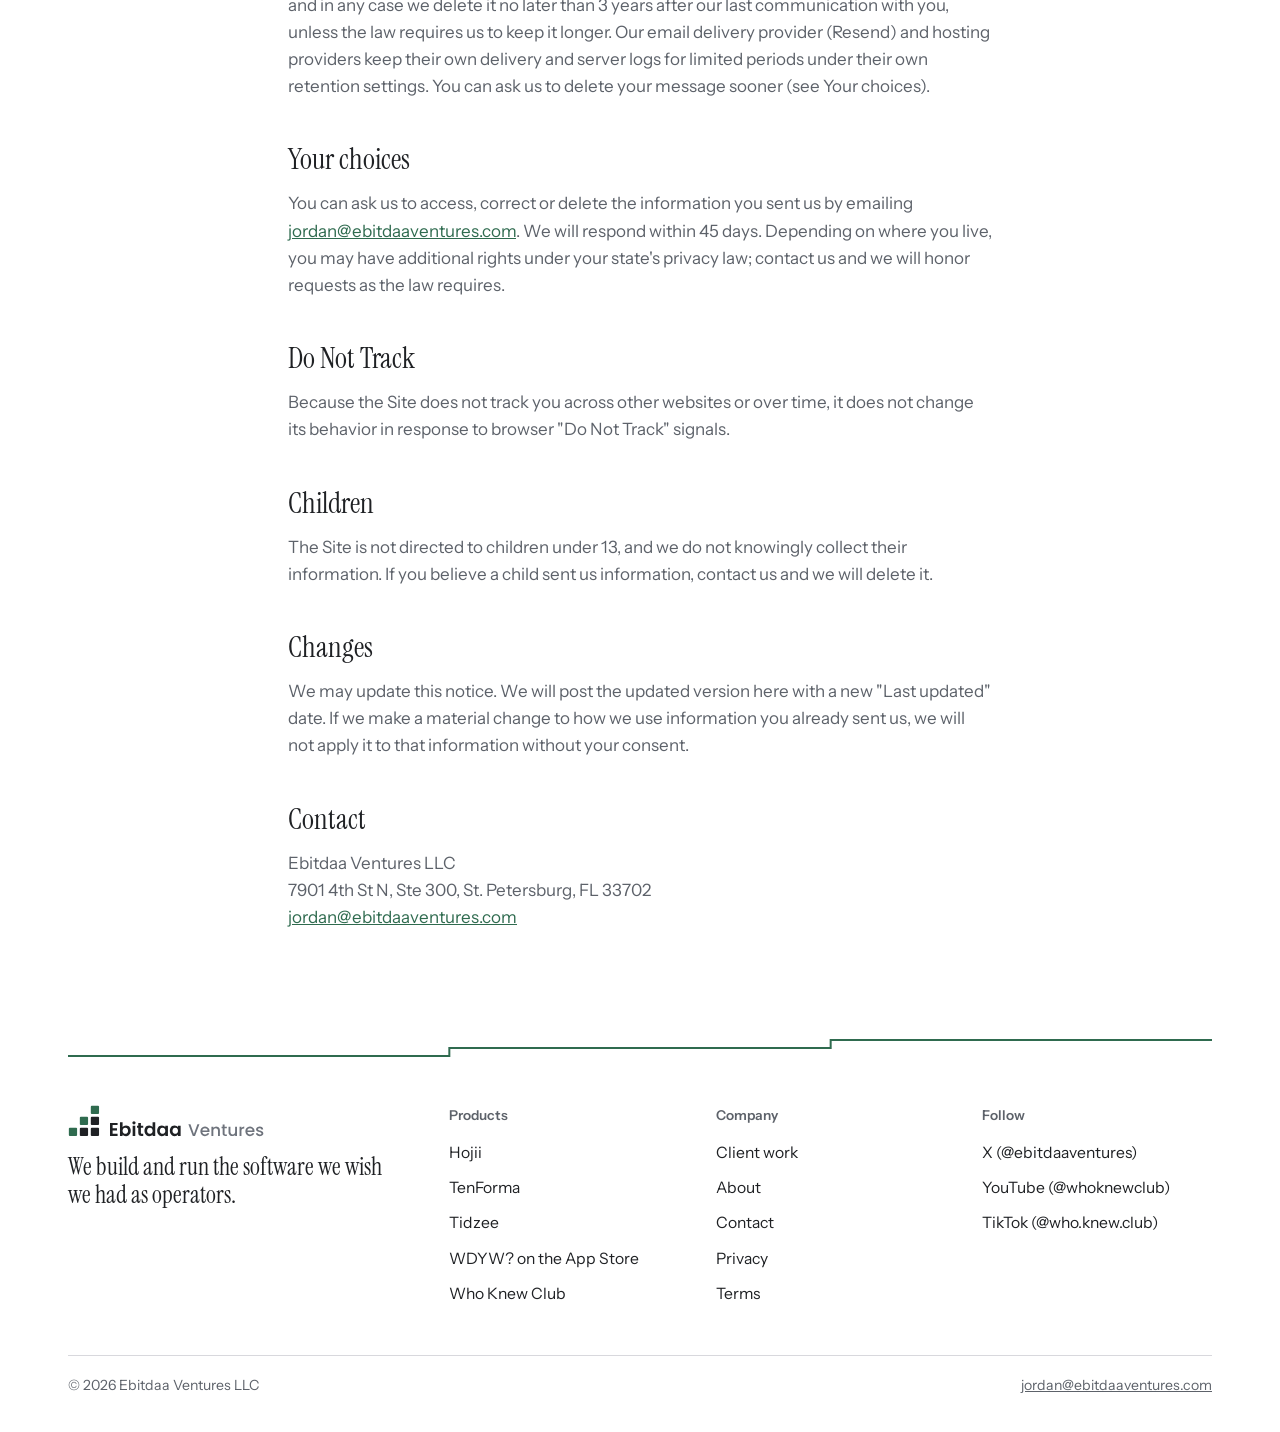
==== commit fa168c29: "Final Privacy and Terms copy from counsel" ====
--- a/privacy/index.html
+++ b/privacy/index.html
@@ -3,8 +3,8 @@
 <head>
   <meta charset="UTF-8">
   <meta name="viewport" content="width=device-width, initial-scale=1.0">
-  <title>Privacy Notice (Draft) — Ebitdaa Ventures</title>
-  <meta name="description" content="Privacy Notice for ebitdaaventures.com. Draft pending legal review.">
+  <title>Privacy Notice — Ebitdaa Ventures</title>
+  <meta name="description" content="Privacy Notice for ebitdaaventures.com.">
   <meta name="robots" content="noindex">
   <link rel="canonical" href="https://ebitdaaventures.com/privacy/">
   <link rel="icon" href="/favicon.ico?v=20261111" sizes="any">
@@ -36,31 +36,41 @@
   </header>
   <main id="main" class="legal">
     <div class="container">
-      <div class="draft-banner"><strong>DRAFT — not yet reviewed by counsel.</strong> This page is a plain, generic placeholder for Harvey (General Counsel) to review and replace before it is relied on.</div>
       <h1>Privacy Notice</h1>
-      <p class="updated">Last updated: <span class="tbd">[TBD: effective date after legal review]</span></p>
-      <p>This notice explains what information Ebitdaa Ventures LLC ("we," "us") collects through ebitdaaventures.com (the "Site") and how we use it. It covers this Site only. Each of our products (for example Hojii, TenForma, Tidzee and WDYW?) has its own privacy policy.</p>
+      <p class="updated">Effective date: November 14, 2026<br>Last updated: November 14, 2026</p>
+      <p>This notice explains what information Ebitdaa Ventures LLC ("we," "us") collects through ebitdaaventures.com (the "Site") and how we use it. It covers this Site only. Each of our products (for example Hojii, TenForma, Tidzee and WDYW?) has its own privacy policy, which applies when you use that product.</p>
       <h2>What we collect</h2>
-      <ul>
-        <li><strong>Information you send us.</strong> When you use the contact form, we receive what you enter: your name, email address, phone number (optional), the topic you pick and your message. The form sends this to us by email through our email delivery provider (Resend), and we send you a short confirmation email. We use it only to reply to you. <span class="tbd">[TBD: counsel to confirm retention period and processor disclosure]</span></li>
-        <li><strong>Basic technical information.</strong> Our hosting provider may log standard information such as IP address, browser type and pages requested, to deliver and secure the Site. <span class="tbd">[TBD: confirm hosting logs and whether any analytics run on this Site]</span></li>
-      </ul>
+      <p><strong>Information you send us.</strong> When you use the contact form, we receive what you enter: your name, email address, phone number (optional), the topic you pick and your message.</p>
+      <p><strong>Basic technical information.</strong> When you visit, the services that host the Site (GitHub Pages and Vercel) automatically receive standard technical information, such as your IP address, browser type, and the pages and time of your request, and may keep it in server logs to deliver and secure the Site. The Site loads fonts from Google Fonts, so Google also receives your IP address and browser information when a page loads. We do not use analytics, advertising cookies, or tracking pixels on this Site.</p>
       <h2>How we use it</h2>
       <ul>
         <li>To reply to your message and follow up on your request.</li>
-        <li>To operate, secure and improve the Site.</li>
+        <li>To send you a one-time confirmation that we received your message.</li>
+        <li>To operate and secure the Site and prevent abuse.</li>
       </ul>
-      <p>We do not sell your personal information. <span class="tbd">[TBD: counsel to confirm sharing, retention and any state-specific disclosures]</span></p>
-      <h2>Third-party services</h2>
-      <p>The Site links to other sites, including our products, the App Store, YouTube, TikTok, X and a scheduling page on cal.com. Those services have their own privacy policies. The Site loads fonts from Google Fonts.</p>
+      <p>We use your phone number only to respond to your inquiry. We do not add you to marketing texts or calls.</p>
+      <h2>Who we share it with</h2>
+      <p>We do not sell your personal information, and we do not share it for targeted advertising. We share it only with service providers that help us run the Site and reply to you, and only for that purpose:</p>
+      <ul>
+        <li>Vercel (hosting and the function that processes the contact form);</li>
+        <li>Resend (email delivery of your message to us and your confirmation);</li>
+        <li>Microsoft (our Outlook business email, where your message is received);</li>
+        <li>GitHub (Site hosting); and</li>
+        <li>Google (font delivery).</li>
+      </ul>
+      <p>We may also disclose information if required by law, to protect our rights or the safety of others, or as part of a merger, acquisition or sale of our business, subject to this notice.</p>
+      <h2>How long we keep it</h2>
+      <p>Contact form messages are not stored in a database on the Site. A copy is kept in our business email for as long as we need it to respond and to keep ordinary business records, and in any case we delete it no later than 3 years after our last communication with you, unless the law requires us to keep it longer. Our email delivery provider (Resend) and hosting providers keep their own delivery and server logs for limited periods under their own retention settings. You can ask us to delete your message sooner (see Your choices).</p>
       <h2>Your choices</h2>
-      <p>You can ask us to access, correct or delete information you sent us by emailing <a href="mailto:jordan@ebitdaaventures.com">jordan@ebitdaaventures.com</a>.</p>
+      <p>You can ask us to access, correct or delete the information you sent us by emailing <a href="mailto:jordan@ebitdaaventures.com">jordan@ebitdaaventures.com</a>. We will respond within 45 days. Depending on where you live, you may have additional rights under your state's privacy law; contact us and we will honor requests as the law requires.</p>
+      <h2>Do Not Track</h2>
+      <p>Because the Site does not track you across other websites or over time, it does not change its behavior in response to browser "Do Not Track" signals.</p>
       <h2>Children</h2>
-      <p>The Site is not directed to children under 13, and we do not knowingly collect their information.</p>
+      <p>The Site is not directed to children under 13, and we do not knowingly collect their information. If you believe a child sent us information, contact us and we will delete it.</p>
       <h2>Changes</h2>
-      <p>We may update this notice. The date above shows when it last changed.</p>
+      <p>We may update this notice. We will post the updated version here with a new "Last updated" date. If we make a material change to how we use information you already sent us, we will not apply it to that information without your consent.</p>
       <h2>Contact</h2>
-      <p>Ebitdaa Ventures LLC · <a href="mailto:jordan@ebitdaaventures.com">jordan@ebitdaaventures.com</a> · <span class="tbd">[TBD: mailing address, if counsel wants one listed]</span></p>
+      <p>Ebitdaa Ventures LLC<br>7901 4th St N, Ste 300, St. Petersburg, FL 33702<br><a href="mailto:jordan@ebitdaaventures.com">jordan@ebitdaaventures.com</a></p>
     </div>
   </main>
   <footer class="site-footer">
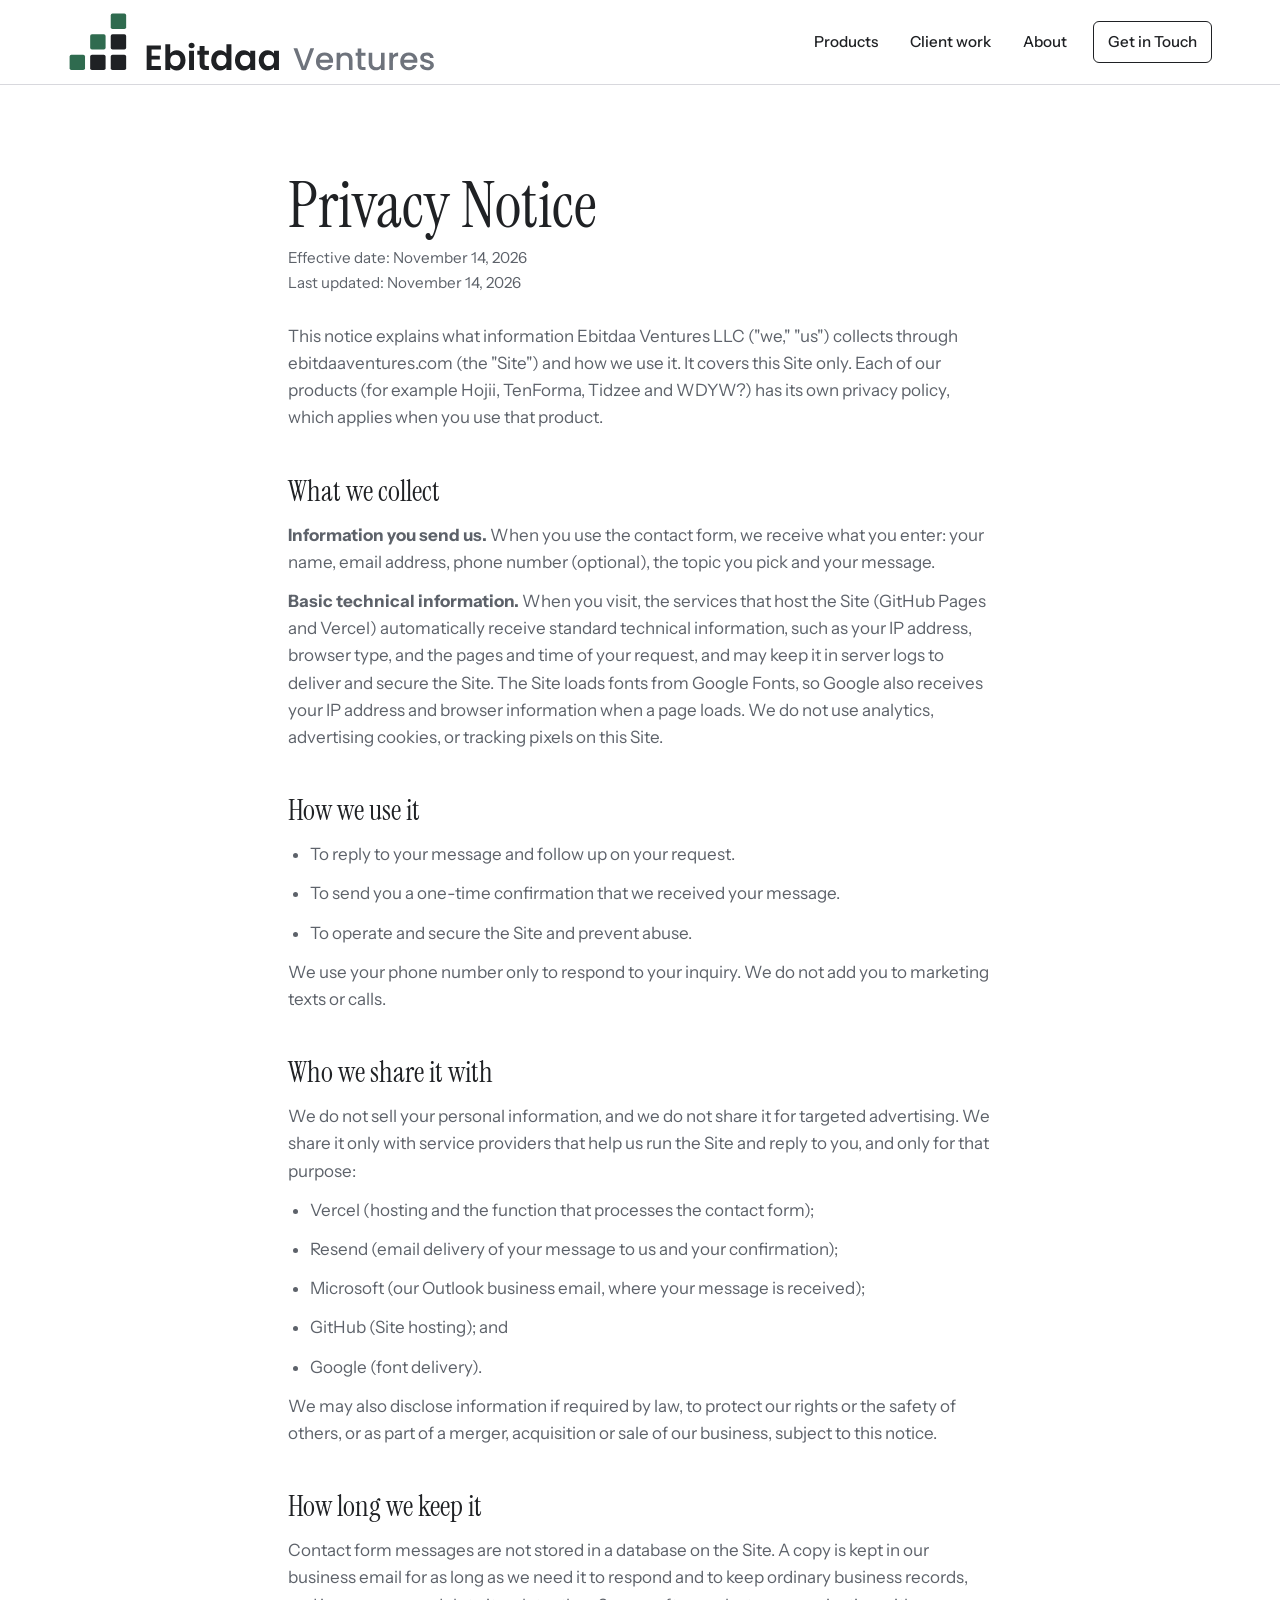
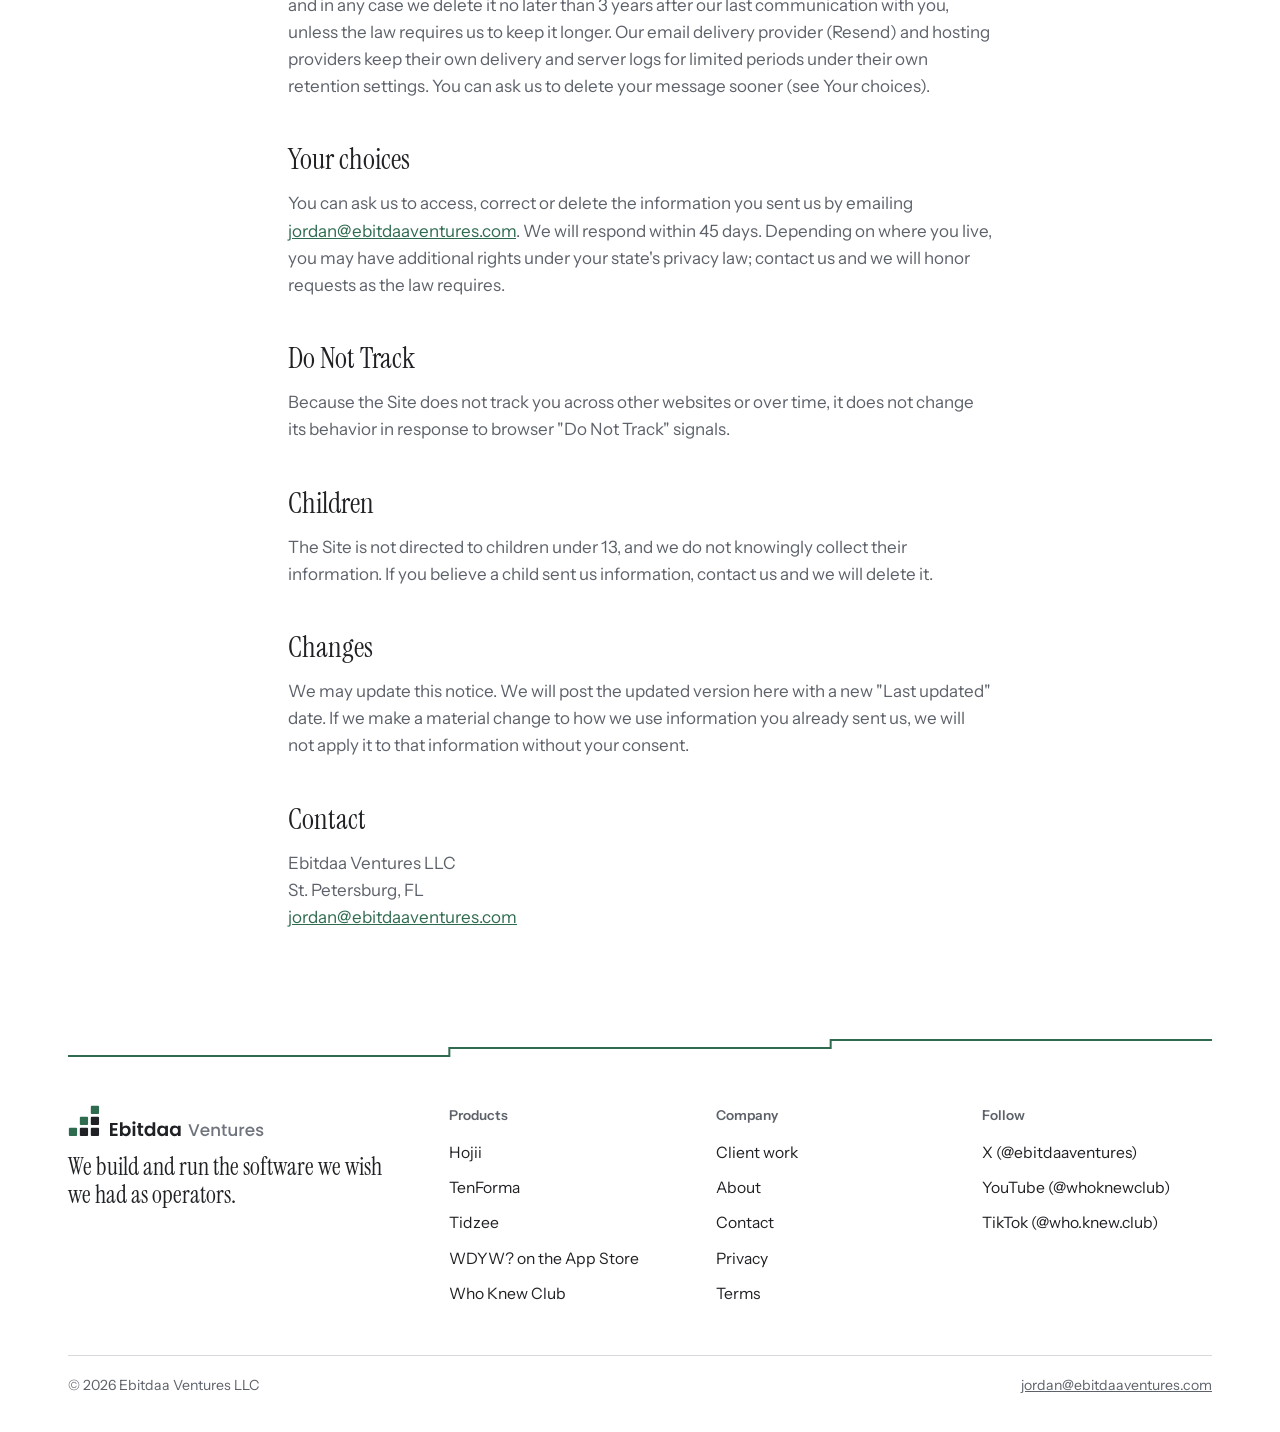
==== commit 7faf23d8: "Show only St. Petersburg, FL on Privacy and Terms" ====
--- a/privacy/index.html
+++ b/privacy/index.html
@@ -70,7 +70,7 @@
       <h2>Changes</h2>
       <p>We may update this notice. We will post the updated version here with a new "Last updated" date. If we make a material change to how we use information you already sent us, we will not apply it to that information without your consent.</p>
       <h2>Contact</h2>
-      <p>Ebitdaa Ventures LLC<br>7901 4th St N, Ste 300, St. Petersburg, FL 33702<br><a href="mailto:jordan@ebitdaaventures.com">jordan@ebitdaaventures.com</a></p>
+      <p>Ebitdaa Ventures LLC<br>St. Petersburg, FL<br><a href="mailto:jordan@ebitdaaventures.com">jordan@ebitdaaventures.com</a></p>
     </div>
   </main>
   <footer class="site-footer">
